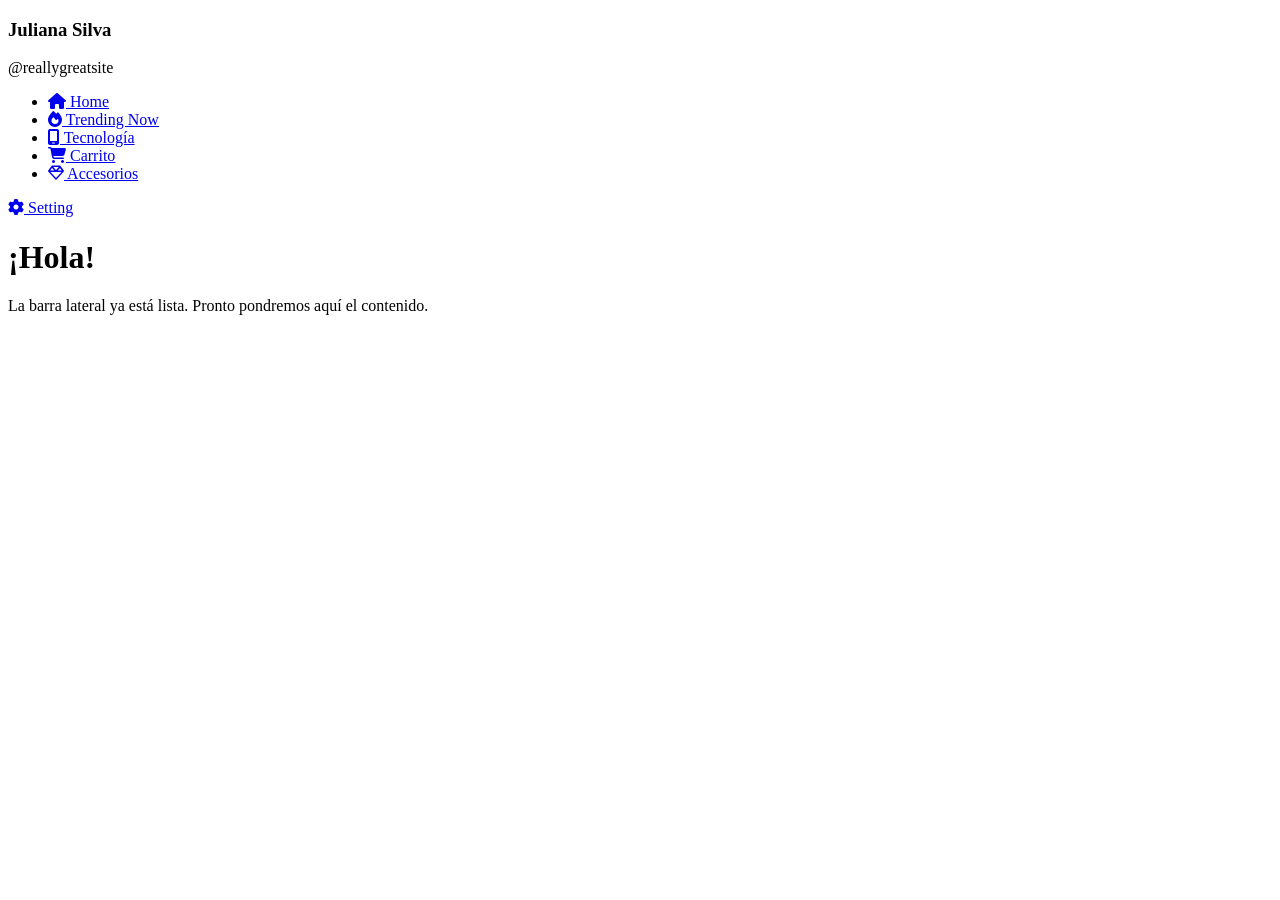
==== index.html @ 294a8241 "Create index.html" ====
<!DOCTYPE html>
<html lang="es">
<head>
    <meta charset="UTF-8">
    <meta name="viewport" content="width=device-width, initial-scale=1.0">
    <title>SAANA Dashboard</title>
    <link rel="stylesheet" href="style.css">
    <!-- Iconos para el menú (Font Awesome) -->
    <link rel="stylesheet" href="https://cdnjs.cloudflare.com/ajax/libs/font-awesome/6.4.0/css/all.min.css">
</head>
<body>

    <div class="dashboard-container">
        
        <!-- Barra Lateral (Sidebar) -->
        <nav class="sidebar">
            <div class="user-profile">
                <div class="profile-img-placeholder"></div>
                <h3>Juliana Silva</h3>
                <p>@reallygreatsite</p>
            </div>

            <ul class="nav-menu">
                <li class="active"><a href="#"><i class="fa-solid fa-house"></i> Home</a></li>
                <li><a href="#"><i class="fa-solid fa-fire"></i> Trending Now</a></li>
                <li><a href="#"><i class="fa-solid fa-mobile-screen"></i> Tecnología</a></li>
                <li><a href="#"><i class="fa-solid fa-cart-shopping"></i> Carrito</a></li>
                <li><a href="#"><i class="fa-regular fa-gem"></i> Accesorios</a></li>
            </ul>

            <div class="settings-link">
                 <a href="#"><i class="fa-solid fa-gear"></i> Setting</a>
            </div>
        </nav>

        <!-- Contenido Principal (Aquí irá el resto de la página) -->
        <main class="main-content">
            <h1>¡Hola!</h1>
            <p>La barra lateral ya está lista. Pronto pondremos aquí el contenido.</p>
        </main>

    </div>

</body>
</html>
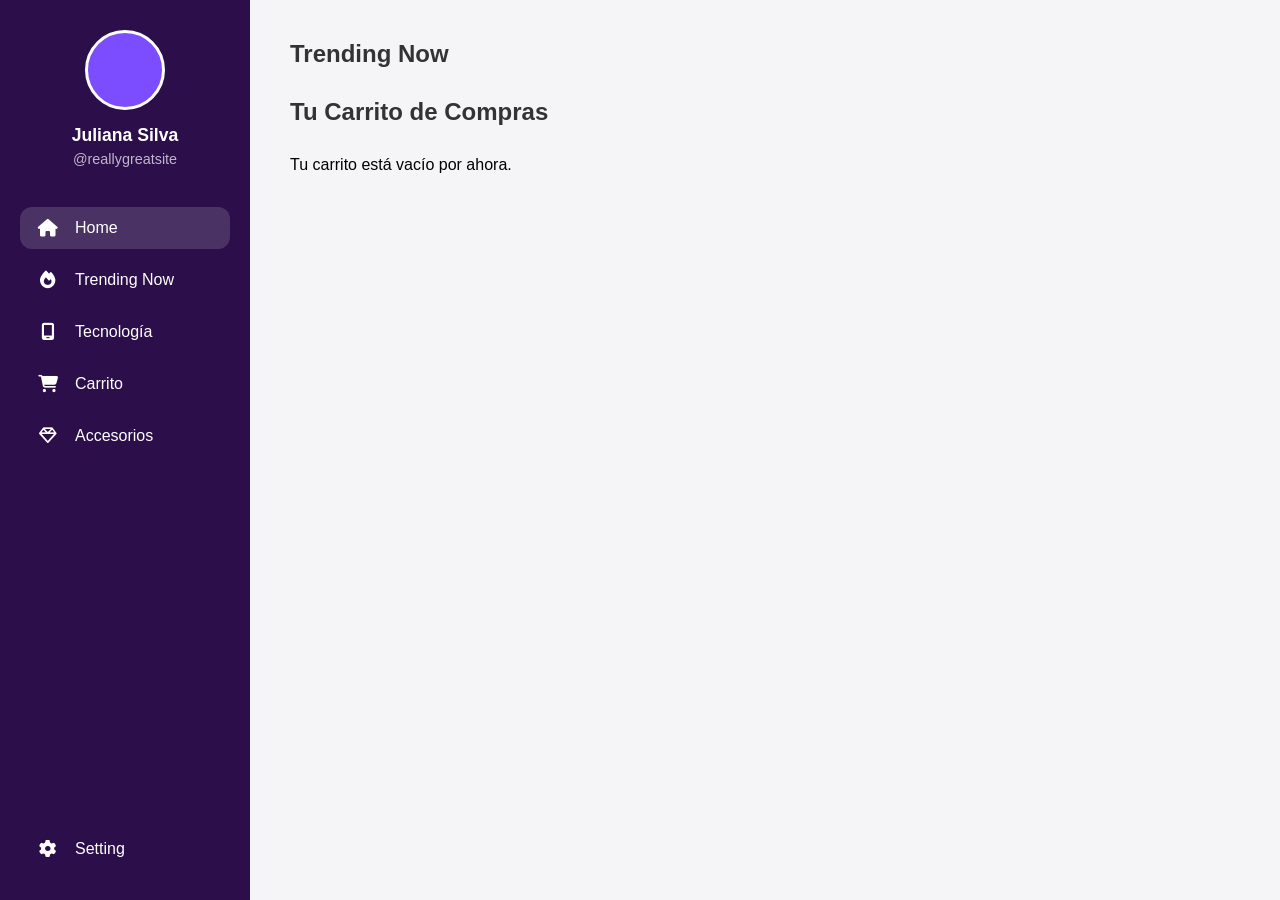
==== commit 60e9850f: "Update index.html" ====
--- a/index.html
+++ b/index.html
@@ -34,9 +34,33 @@
         </nav>
 
         <!-- Contenido Principal (Aquí irá el resto de la página) -->
+        <!-- Contenido Principal -->
         <main class="main-content">
-            <h1>¡Hola!</h1>
-            <p>La barra lateral ya está lista. Pronto pondremos aquí el contenido.</p>
+            
+            <!-- SECCIÓN 1: Home / Trending Now (Esta se muestra al inicio) -->
+            <section id="home-section">
+                <header style="margin-bottom: 30px;">
+                     <h1 style="color: #333;">Trending Now</h1>
+                </header>
+                
+                <!-- Aquí es donde JAVASCRIPT inyectará los productos automáticamente -->
+                <div class="product-grid" id="products-container">
+                    <!-- Los productos aparecerán aquí mágicamente -->
+                </div>
+            </section>
+
+
+            <!-- SECCIÓN 2: El Carrito (Inicialmente oculta) -->
+            <section id="cart-section" class="hidden-section">
+                <header style="margin-bottom: 30px;">
+                    <h1 style="color: #333;">Tu Carrito de Compras</h1>
+               </header>
+               
+               <div id="cart-items-container">
+                   <p>Tu carrito está vacío por ahora.</p>
+               </div>
+            </section>
+
         </main>
 
     </div>
--- a/style.css
+++ b/style.css
@@ -0,0 +1,78 @@
+/* --- CONFIGURACIÓN BÁSICA --- */
+* {
+    margin: 0;
+    padding: 0;
+    box-sizing: border-box;
+    font-family: 'Segoe UI', Tahoma, Geneva, Verdana, sans-serif;
+}
+
+/* Contenedor principal que pone la barra al lado del contenido */
+.dashboard-container {
+    display: flex;
+    height: 100vh; /* Altura completa de la pantalla */
+}
+
+/* --- ESTILOS DE LA BARRA LATERAL (IZQUIERDA) --- */
+.sidebar {
+    width: 250px;
+    background-color: #2c0e4a; /* El morado oscuro del diseño */
+    color: white;
+    padding: 30px 20px;
+    display: flex;
+    flex-direction: column; /* Organiza los elementos uno debajo de otro */
+    flex-shrink: 0;
+}
+
+/* Perfil */
+.user-profile {
+    text-align: center;
+    margin-bottom: 40px;
+}
+.profile-img-placeholder {
+    width: 80px;
+    height: 80px;
+    background-color: #7c4dff; /* Morado más claro temporal para la foto */
+    border-radius: 50%;
+    margin: 0 auto 15px;
+    border: 3px solid white;
+}
+.user-profile h3 { font-size: 1.1rem; margin-bottom: 5px; }
+.user-profile p { opacity: 0.7; font-size: 0.9rem; }
+
+/* Menú de navegación */
+.nav-menu { list-style: none; flex-grow: 1; }
+.nav-menu li { margin-bottom: 10px; }
+
+/* Estilos de los enlaces (links) */
+.nav-menu a, .settings-link a {
+    text-decoration: none;
+    color: white;
+    display: flex;
+    align-items: center;
+    padding: 12px 15px;
+    border-radius: 12px;
+    transition: 0.3s;
+    font-weight: 500;
+}
+
+/* Iconos */
+.nav-menu a i, .settings-link a i { margin-right: 15px; width: 25px; text-align: center; font-size: 1.1rem;}
+
+/* Efecto al pasar el mouse (Hover) y el activo */
+.nav-menu li.active a, .nav-menu a:hover, .settings-link a:hover {
+    background-color: rgba(255,255,255, 0.15);
+}
+
+/* Enlace de configuración abajo */
+.settings-link { margin-top: 20px; }
+
+
+/* --- ESTILOS DEL CONTENIDO PRINCIPAL (DERECHA) --- */
+.main-content {
+    flex-grow: 1; /* Ocupa todo el resto del espacio */
+    background-color: #f5f5f7; /* Fondo gris claro */
+    padding: 40px;
+    overflow-y: auto; /* Permite hacer scroll si el contenido es largo */
+}
+
+.main-content h1 { color: #333; margin-bottom: 20px; }
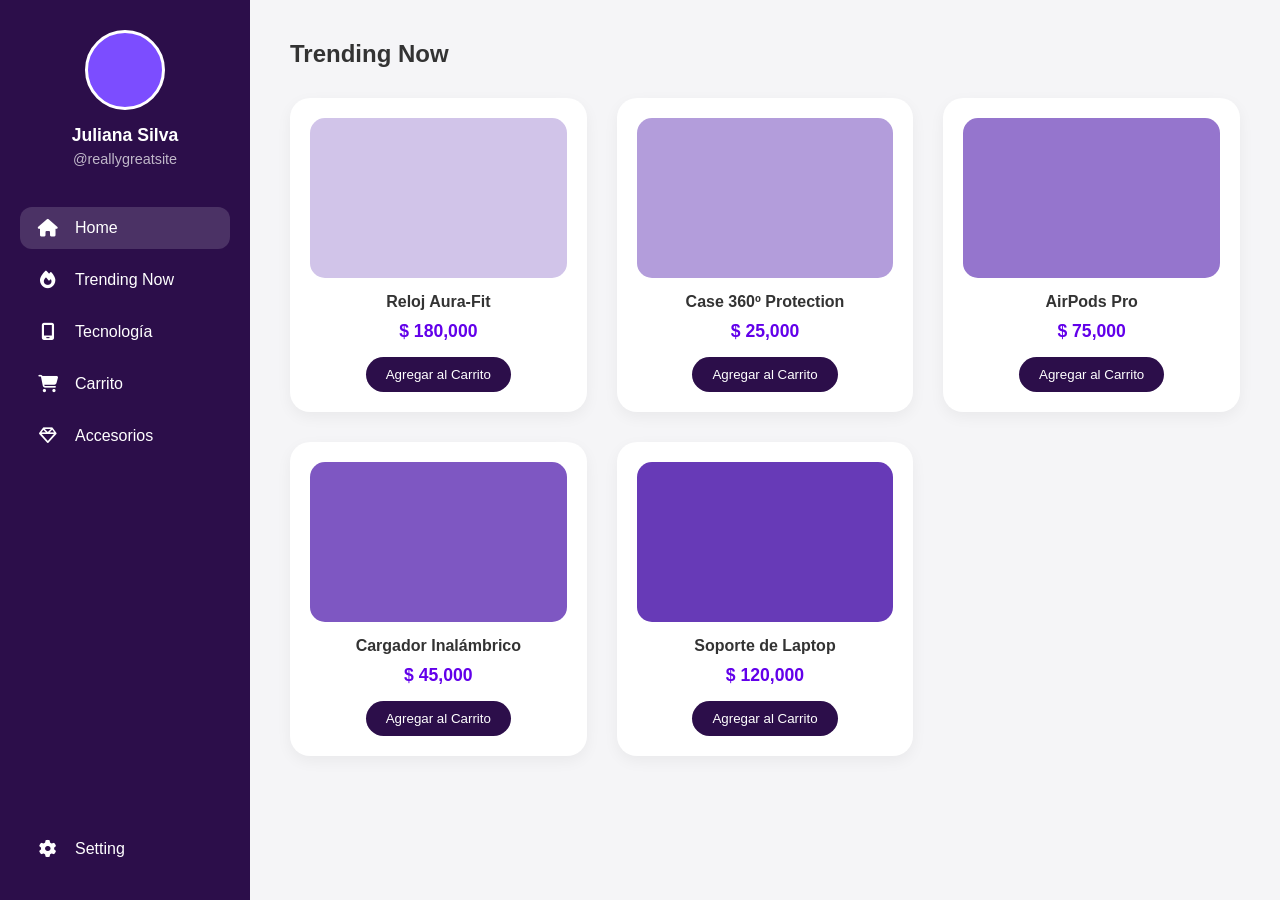
==== commit fdc0ebf4: "Update index.html" ====
--- a/index.html
+++ b/index.html
@@ -64,6 +64,10 @@
         </main>
 
     </div>
+<!-- Conexión con el archivo JavaScript -->
+    <script src="script.js"></script>
 
+</body> <!-- Esta etiqueta ya debería estar ahí -->
+</html> <!-- Esta etiqueta ya debería estar ahí -->
 </body>
 </html>
--- a/style.css
+++ b/style.css
@@ -76,3 +76,56 @@
 }
 
 .main-content h1 { color: #333; margin-bottom: 20px; }
+
+/* --- CLASES UTILITARIAS (Para la funcionalidad JS) --- */
+
+/* Clase para ocultar secciones */
+.hidden-section {
+    display: none;
+}
+
+/* Estilos para la cuadrícula de productos (si no los tenías) */
+.product-grid {
+    display: grid;
+    grid-template-columns: repeat(auto-fill, minmax(220px, 1fr));
+    gap: 30px;
+}
+
+/* Estilo de la tarjeta de producto */
+.product-card {
+    background-color: #fff;
+    border-radius: 20px;
+    padding: 20px;
+    box-shadow: 0 5px 15px rgba(0,0,0,0.05);
+    text-align: center;
+    transition: transform 0.3s ease;
+}
+
+.product-card:hover {
+    transform: translateY(-5px); /* Efecto de levantarse al pasar el mouse */
+}
+
+.product-image-placeholder {
+    width: 100%;
+    height: 160px;
+    background-color: #e0e0e0; /* Gris por defecto */
+    border-radius: 15px;
+    margin-bottom: 15px;
+    background-size: cover;
+    background-position: center;
+}
+
+.product-info h3 { font-size: 1rem; margin-bottom: 10px; color: #333; }
+.product-info .price { font-weight: bold; color: #6200ea; font-size: 1.1rem; margin-bottom: 15px; }
+
+.add-btn {
+    background-color: #2c0e4a;
+    color: white;
+    border: none;
+    padding: 10px 20px;
+    border-radius: 20px;
+    cursor: pointer;
+    transition: 0.3s;
+}
+
+.add-btn:hover { background-color: #6200ea; }
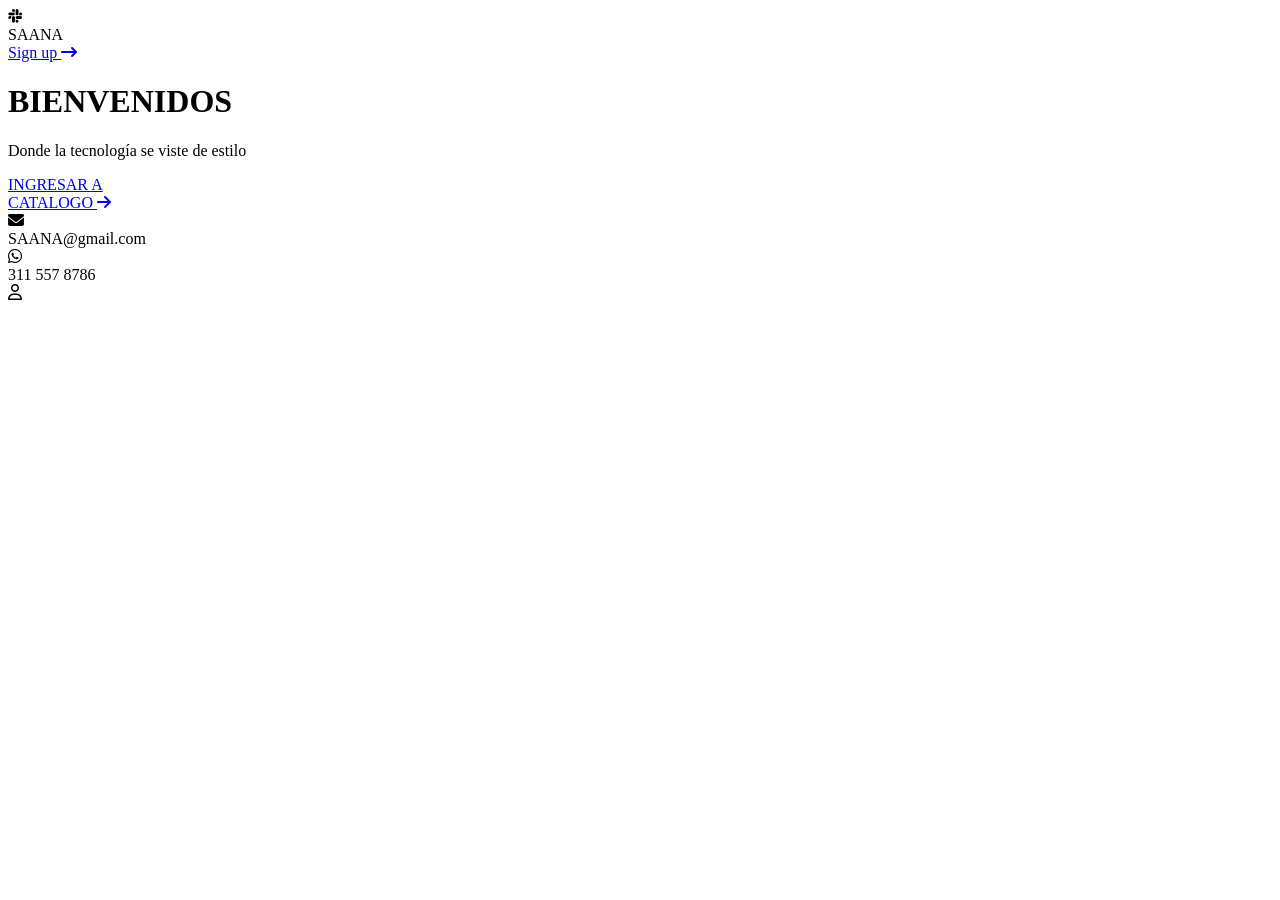
==== commit 48d73f2c: "Create index.html" ====
--- a/index.html
+++ b/index.html
@@ -3,71 +3,77 @@
 <head>
     <meta charset="UTF-8">
     <meta name="viewport" content="width=device-width, initial-scale=1.0">
-    <title>SAANA Dashboard</title>
+    <title>Bienvenidos a SAANA</title>
+    <!-- Vinculamos la hoja de estilos CSS -->
     <link rel="stylesheet" href="style.css">
-    <!-- Iconos para el menú (Font Awesome) -->
+    <!-- Usaremos Font Awesome para los iconos (flechas, usuario, redes sociales) -->
     <link rel="stylesheet" href="https://cdnjs.cloudflare.com/ajax/libs/font-awesome/6.4.0/css/all.min.css">
+    <!-- Importamos una fuente bonita de Google Fonts -->
+    <link href="https://fonts.googleapis.com/css2?family=Poppins:wght@300;400;600;700&display=swap" rel="stylesheet">
 </head>
 <body>
 
-    <div class="dashboard-container">
+    <!-- Contenedor principal que ocupa toda la pantalla con la imagen de fondo -->
+    <div class="landing-page">
         
-        <!-- Barra Lateral (Sidebar) -->
-        <nav class="sidebar">
-            <div class="user-profile">
-                <div class="profile-img-placeholder"></div>
-                <h3>Juliana Silva</h3>
-                <p>@reallygreatsite</p>
+        <!-- BARRA SUPERIOR (Logo izquierda, Botón Sign up derecha) -->
+        <header class="top-bar">
+            <!-- Área del Logo -->
+            <div class="logo-container">
+                <!-- Icono temporal y texto para el logo. Puedes reemplazar esto con una imagen <img> después -->
+                <div class="logo-icon-box">
+                    <i class="fa-brands fa-slack"></i>
+                </div>
+                <span class="logo-text">SAANA</span>
+            </div>
+            
+            <!-- Botón "Sign up" -->
+            <a href="#" class="signup-btn">
+                Sign up <i class="fa-solid fa-arrow-right-long"></i>
+            </a>
+        </header>
+
+
+        <!-- CONTENIDO CENTRAL (Título, Subtítulo y Botón Principal) -->
+        <main class="hero-content">
+            <h1>BIENVENIDOS</h1>
+            <p class="subtitle">Donde la tecnología se viste de estilo</p>
+            
+            <!-- Botón grande "INGRESAR A CATALOGO" -->
+            <a href="#" class="catalog-btn">
+                <span class="btn-text">INGRESAR A<br>CATALOGO</span>
+                <span class="btn-arrow-circle">
+                    <i class="fa-solid fa-arrow-right"></i>
+                </span>
+            </a>
+        </main>
+
+
+        <!-- BARRA INFERIOR (Contacto izquierda, Usuario derecha) -->
+        <footer class="bottom-bar">
+            <!-- Información de contacto (Email y WhatsApp) -->
+            <div class="contact-info">
+                <div class="contact-pill">
+                    <div class="icon-circle red">
+                        <i class="fa-solid fa-envelope"></i>
+                    </div>
+                    <span>SAANA@gmail.com</span>
+                </div>
+                <div class="contact-pill">
+                    <div class="icon-circle green">
+                        <i class="fa-brands fa-whatsapp"></i>
+                    </div>
+                    <span>311 557 8786</span>
+                </div>
             </div>
 
-            <ul class="nav-menu">
-                <li class="active"><a href="#"><i class="fa-solid fa-house"></i> Home</a></li>
-                <li><a href="#"><i class="fa-solid fa-fire"></i> Trending Now</a></li>
-                <li><a href="#"><i class="fa-solid fa-mobile-screen"></i> Tecnología</a></li>
-                <li><a href="#"><i class="fa-solid fa-cart-shopping"></i> Carrito</a></li>
-                <li><a href="#"><i class="fa-regular fa-gem"></i> Accesorios</a></li>
-            </ul>
-
-            <div class="settings-link">
-                 <a href="#"><i class="fa-solid fa-gear"></i> Setting</a>
+            <!-- Icono de Usuario -->
+            <div class="user-icon-container">
+                 <i class="fa-regular fa-user"></i>
             </div>
-        </nav>
-
-        <!-- Contenido Principal (Aquí irá el resto de la página) -->
-        <!-- Contenido Principal -->
-        <main class="main-content">
-            
-            <!-- SECCIÓN 1: Home / Trending Now (Esta se muestra al inicio) -->
-            <section id="home-section">
-                <header style="margin-bottom: 30px;">
-                     <h1 style="color: #333;">Trending Now</h1>
-                </header>
-                
-                <!-- Aquí es donde JAVASCRIPT inyectará los productos automáticamente -->
-                <div class="product-grid" id="products-container">
-                    <!-- Los productos aparecerán aquí mágicamente -->
-                </div>
-            </section>
-
-
-            <!-- SECCIÓN 2: El Carrito (Inicialmente oculta) -->
-            <section id="cart-section" class="hidden-section">
-                <header style="margin-bottom: 30px;">
-                    <h1 style="color: #333;">Tu Carrito de Compras</h1>
-               </header>
-               
-               <div id="cart-items-container">
-                   <p>Tu carrito está vacío por ahora.</p>
-               </div>
-            </section>
-
-        </main>
+        </footer>
 
     </div>
-<!-- Conexión con el archivo JavaScript -->
-    <script src="script.js"></script>
 
-</body> <!-- Esta etiqueta ya debería estar ahí -->
-</html> <!-- Esta etiqueta ya debería estar ahí -->
 </body>
 </html>
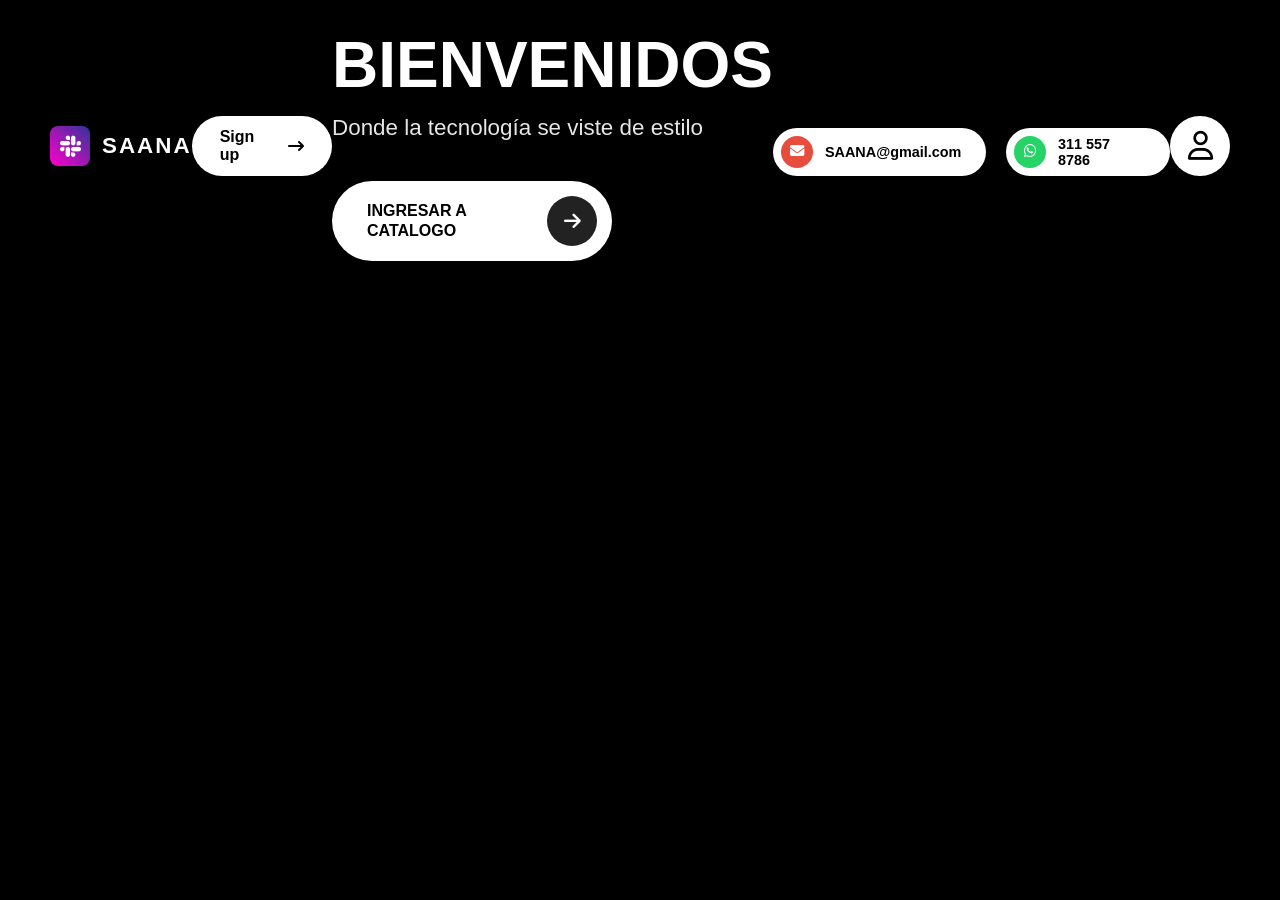
==== commit 8670bee3: "Update index.html" ====
--- a/index.html
+++ b/index.html
@@ -28,10 +28,10 @@
             </div>
             
             <!-- Botón "Sign up" -->
-            <a href="#" class="signup-btn">
-                Sign up <i class="fa-solid fa-arrow-right-long"></i>
-            </a>
-        </header>
+<!-- AQUÍ ESTÁ EL CAMBIO: href="login.html" -->
+<a href="login.html" class="signup-btn-top">
+    Sign up <i class="fa-solid fa-arrow-right-long"></i>
+</a>
 
 
         <!-- CONTENIDO CENTRAL (Título, Subtítulo y Botón Principal) -->
--- a/style.css
+++ b/style.css
@@ -0,0 +1,192 @@
+/* --- CONFIGURACIÓN BÁSICA --- */
+* {
+    margin: 0;
+    padding: 0;
+    box-sizing: border-box;
+    font-family: 'Poppins', sans-serif;
+}
+
+body {
+    background-color: #000;
+    color: white;
+    overflow-x: hidden;
+}
+
+/* --- CONTENEDOR PRINCIPAL (La pantalla completa) --- */
+.landing-page {
+    height: 100vh;
+    width: 100%;
+    /* AQUÍ ESTÁ EL CAMBIO: Usamos 'fondo-tienda.jpg' */
+    background: linear-gradient(rgba(0, 0, 0, 0.7), rgba(0, 0, 0, 0.85)),
+                url('fondo-tienda.jpg'); 
+    background-size: cover;
+    background-position: center;
+    display: flex;
+    flex-direction: column;
+    justify-content: space-between;
+    padding: 30px 50px;
+}
+
+/* --- BARRA SUPERIOR --- */
+.top-bar {
+    display: flex;
+    justify-content: space-between;
+    align-items: center;
+}
+
+/* Logo */
+.logo-container {
+    display: flex;
+    align-items: center;
+}
+.logo-icon-box {
+    width: 40px;
+    height: 40px;
+    background: linear-gradient(45deg, #ff00cc, #333399);
+    border-radius: 8px;
+    display: flex;
+    align-items: center;
+    justify-content: center;
+    margin-right: 12px;
+    font-size: 1.5rem;
+}
+.logo-text {
+    font-size: 1.4rem;
+    font-weight: 700;
+    letter-spacing: 2px;
+}
+
+/* Botón "Sign up" de la barra superior */
+.signup-btn-top {
+    background-color: white;
+    color: #000;
+    text-decoration: none;
+    padding: 12px 28px;
+    border-radius: 30px;
+    font-weight: 600;
+    display: flex;
+    align-items: center;
+    transition: transform 0.3s ease;
+}
+.signup-btn-top i { margin-left: 10px; }
+.signup-btn-top:hover { transform: scale(1.05); }
+
+
+/* --- CONTENIDO CENTRAL --- */
+.hero-content {
+    margin-bottom: auto;
+    margin-top: auto;
+}
+
+h1 {
+    font-size: 4rem;
+    font-weight: 800;
+    margin-bottom: 15px;
+    line-height: 1.1;
+}
+
+.subtitle {
+    font-size: 1.4rem;
+    font-weight: 300;
+    margin-bottom: 40px;
+    opacity: 0.9;
+}
+
+/* Botón Principal "INGRESAR A CATALOGO" */
+.catalog-btn {
+    background-color: white;
+    color: #000;
+    text-decoration: none;
+    padding: 15px;
+    border-radius: 50px;
+    display: inline-flex;
+    align-items: center;
+    min-width: 280px;
+    justify-content: space-between;
+    transition: transform 0.3s ease;
+}
+.btn-text {
+    font-weight: 700;
+    padding-left: 20px;
+    line-height: 1.3;
+}
+.btn-arrow-circle {
+    width: 50px;
+    height: 50px;
+    background-color: #222;
+    color: white;
+    border-radius: 50%;
+    display: flex;
+    align-items: center;
+    justify-content: center;
+    font-size: 1.2rem;
+    transition: all 0.3s ease;
+}
+.catalog-btn:hover { transform: translateY(-5px); }
+.catalog-btn:hover .btn-arrow-circle {
+    background-color: #000;
+    transform: rotate(-45deg);
+}
+
+
+/* --- BARRA INFERIOR --- */
+.bottom-bar {
+    display: flex;
+    justify-content: space-between;
+    align-items: flex-end;
+}
+
+.contact-info {
+    display: flex;
+    gap: 20px;
+}
+
+.contact-pill {
+    background-color: white;
+    color: #000;
+    padding: 8px 25px 8px 8px;
+    border-radius: 30px;
+    display: flex;
+    align-items: center;
+    font-weight: 600;
+    font-size: 0.9rem;
+}
+.icon-circle {
+    width: 32px;
+    height: 32px;
+    border-radius: 50%;
+    display: flex;
+    align-items: center;
+    justify-content: center;
+    margin-right: 12px;
+    color: white;
+    font-size: 0.9rem;
+}
+.icon-circle.red { background-color: #e74c3c; }
+.icon-circle.green { background-color: #25d366; }
+
+.user-icon-container {
+    width: 60px;
+    height: 60px;
+    background-color: white;
+    color: #000;
+    border-radius: 50%;
+    display: flex;
+    align-items: center;
+    justify-content: center;
+    font-size: 1.8rem;
+    cursor: pointer;
+    transition: transform 0.3s ease;
+}
+.user-icon-container:hover { transform: scale(1.1); }
+
+/* --- RESPONSIVE --- */
+@media (max-width: 768px) {
+    .landing-page { padding: 25px; }
+    h1 { font-size: 2.8rem; }
+    .subtitle { font-size: 1.2rem; }
+    .bottom-bar { flex-direction: column; align-items: flex-start; gap: 20px; }
+    .contact-info { flex-direction: column; width: 100%; }
+    .user-icon-container { align-self: flex-end; }
+    .logo-text { display: none; }
+}
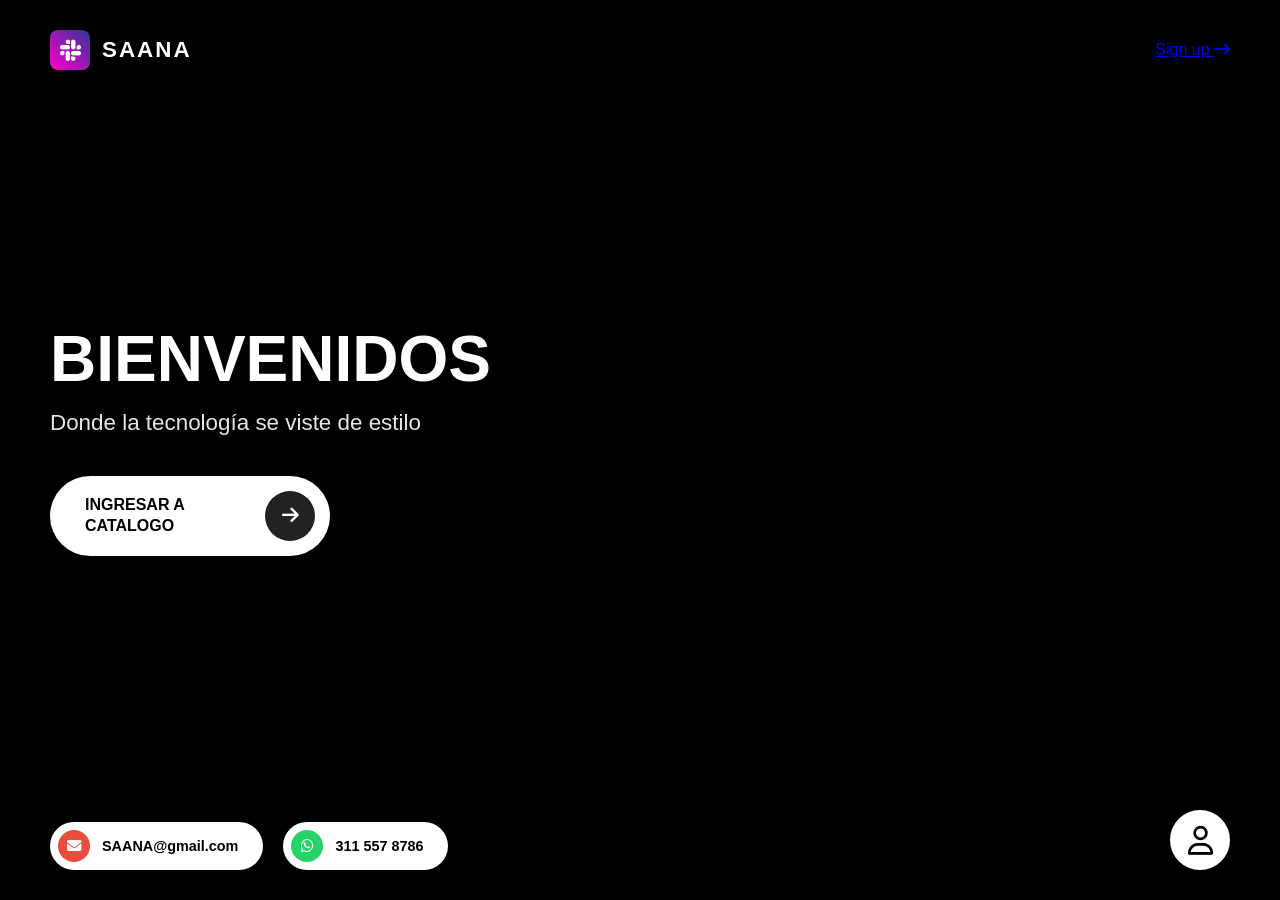
==== commit 5789acf1: "Update index.html" ====
--- a/index.html
+++ b/index.html
@@ -20,18 +20,19 @@
         <header class="top-bar">
             <!-- Área del Logo -->
             <div class="logo-container">
-                <!-- Icono temporal y texto para el logo. Puedes reemplazar esto con una imagen <img> después -->
+                <!-- Icono temporal y texto para el logo -->
                 <div class="logo-icon-box">
                     <i class="fa-brands fa-slack"></i>
                 </div>
                 <span class="logo-text">SAANA</span>
             </div>
             
-            <!-- Botón "Sign up" -->
-<!-- AQUÍ ESTÁ EL CAMBIO: href="login.html" -->
-<a href="login.html" class="signup-btn-top">
-    Sign up <i class="fa-solid fa-arrow-right-long"></i>
-</a>
+            <!-- Botón "Sign up" CORREGIDO -->
+            <!-- Asegúrate que diga class="signup-btn" y href="login.html" -->
+            <a href="login.html" class="signup-btn">
+                Sign up <i class="fa-solid fa-arrow-right-long"></i>
+            </a>
+        </header>
 
 
         <!-- CONTENIDO CENTRAL (Título, Subtítulo y Botón Principal) -->
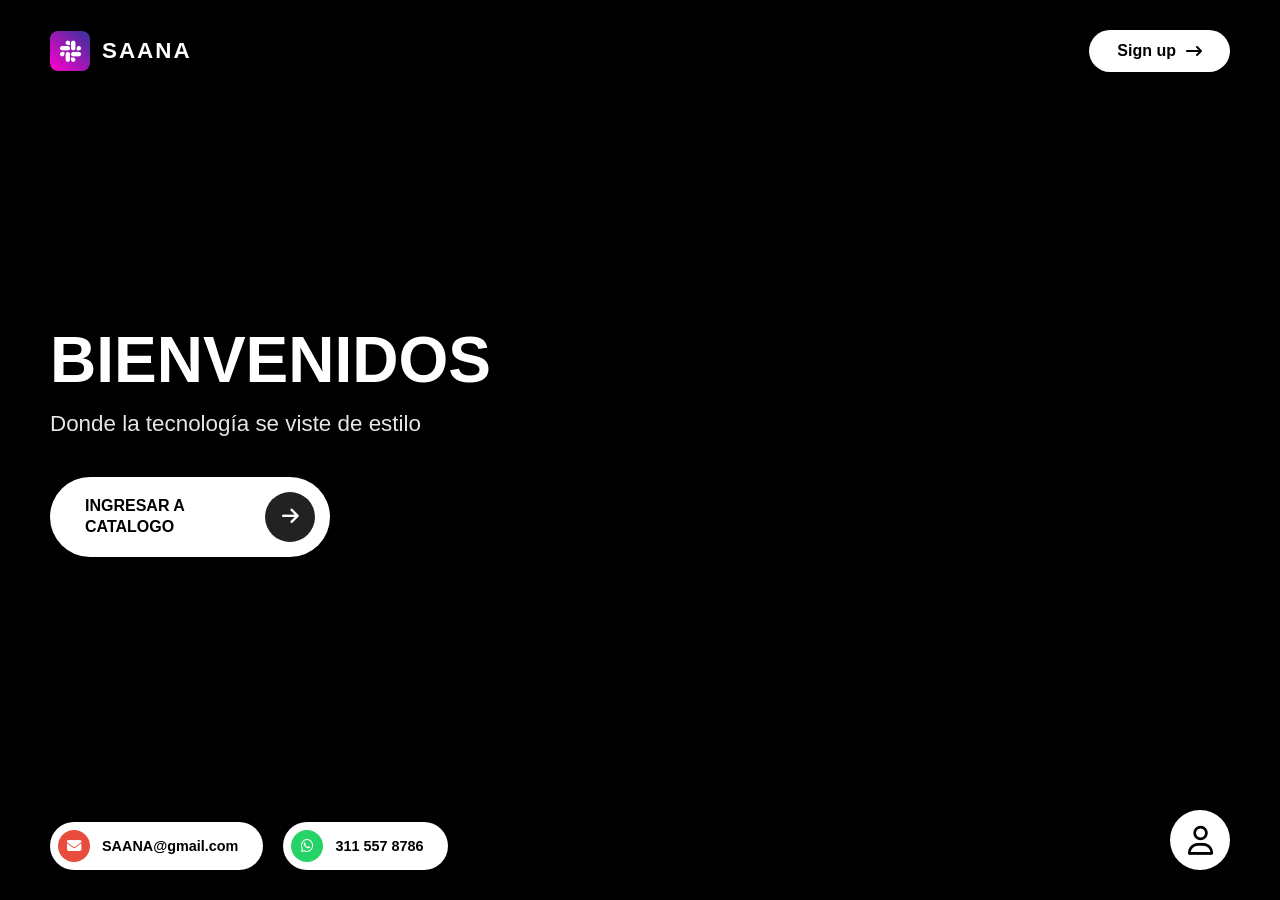
==== commit 2089dd50: "Update index.html" ====
--- a/index.html
+++ b/index.html
@@ -40,13 +40,15 @@
             <h1>BIENVENIDOS</h1>
             <p class="subtitle">Donde la tecnología se viste de estilo</p>
             
-            <!-- Botón grande "INGRESAR A CATALOGO" -->
-            <a href="#" class="catalog-btn">
-                <span class="btn-text">INGRESAR A<br>CATALOGO</span>
-                <span class="btn-arrow-circle">
-                    <i class="fa-solid fa-arrow-right"></i>
+           <!-- Botón grande "INGRESAR A CATALOGO" -->
+<!-- AQUÍ ESTÁ EL CAMBIO: href="catalogo.html" -->
+        <a href="catalogo.html" class="catalog-btn">
+            <span class="btn-text">INGRESAR A<br>CATALOGO</span>
+            <span class="btn-arrow-circle">
+                <i class="fa-solid fa-arrow-right"></i>
                 </span>
-            </a>
+        </a>
+            
         </main>
 
 
--- a/style.css
+++ b/style.css
@@ -57,19 +57,20 @@
 }
 
 /* Botón "Sign up" de la barra superior */
-.signup-btn-top {
-    background-color: white;
-    color: #000;
+/* Botón "Sign up" (Estilo original blanco) */
+.signup-btn {
+    background-color: white; /* Fondo blanco */
+    color: #000; /* Texto negro */
     text-decoration: none;
     padding: 12px 28px;
-    border-radius: 30px;
+    border-radius: 30px; /* Bordes muy redondos */
     font-weight: 600;
     display: flex;
     align-items: center;
     transition: transform 0.3s ease;
 }
-.signup-btn-top i { margin-left: 10px; }
-.signup-btn-top:hover { transform: scale(1.05); }
+.signup-btn i { margin-left: 10px; }
+.signup-btn:hover { transform: scale(1.05); }
 
 
 /* --- CONTENIDO CENTRAL --- */
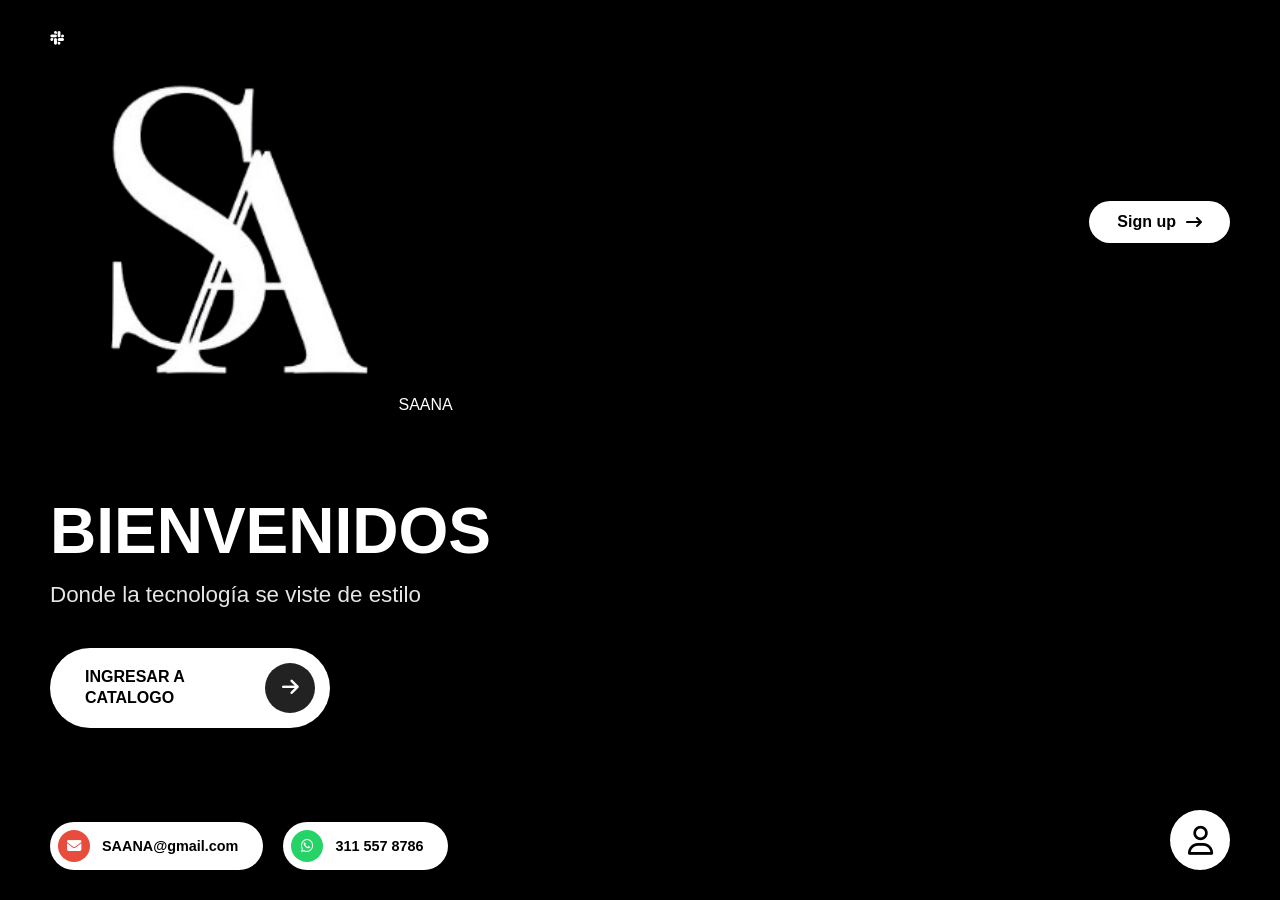
==== commit 0caf63f0: "Update index.html" ====
--- a/index.html
+++ b/index.html
@@ -20,11 +20,13 @@
         <header class="top-bar">
             <!-- Área del Logo -->
             <div class="logo-container">
-                <!-- Icono temporal y texto para el logo -->
-                <div class="logo-icon-box">
-                    <i class="fa-brands fa-slack"></i>
+                <div class="logo-compound-fixed">
+                    <i class="fa-brands fa-slack logo-icon-small"></i>
+                    <div class="logo-text-block">
+                        <img src="logo-sa.png" alt="SA" class="logo-sa-img-small">
+                        <span class="logo-saana-text">SAANA</span>
+                    </div>
                 </div>
-                <span class="logo-text">SAANA</span>
             </div>
             
             <!-- Botón "Sign up" CORREGIDO -->
